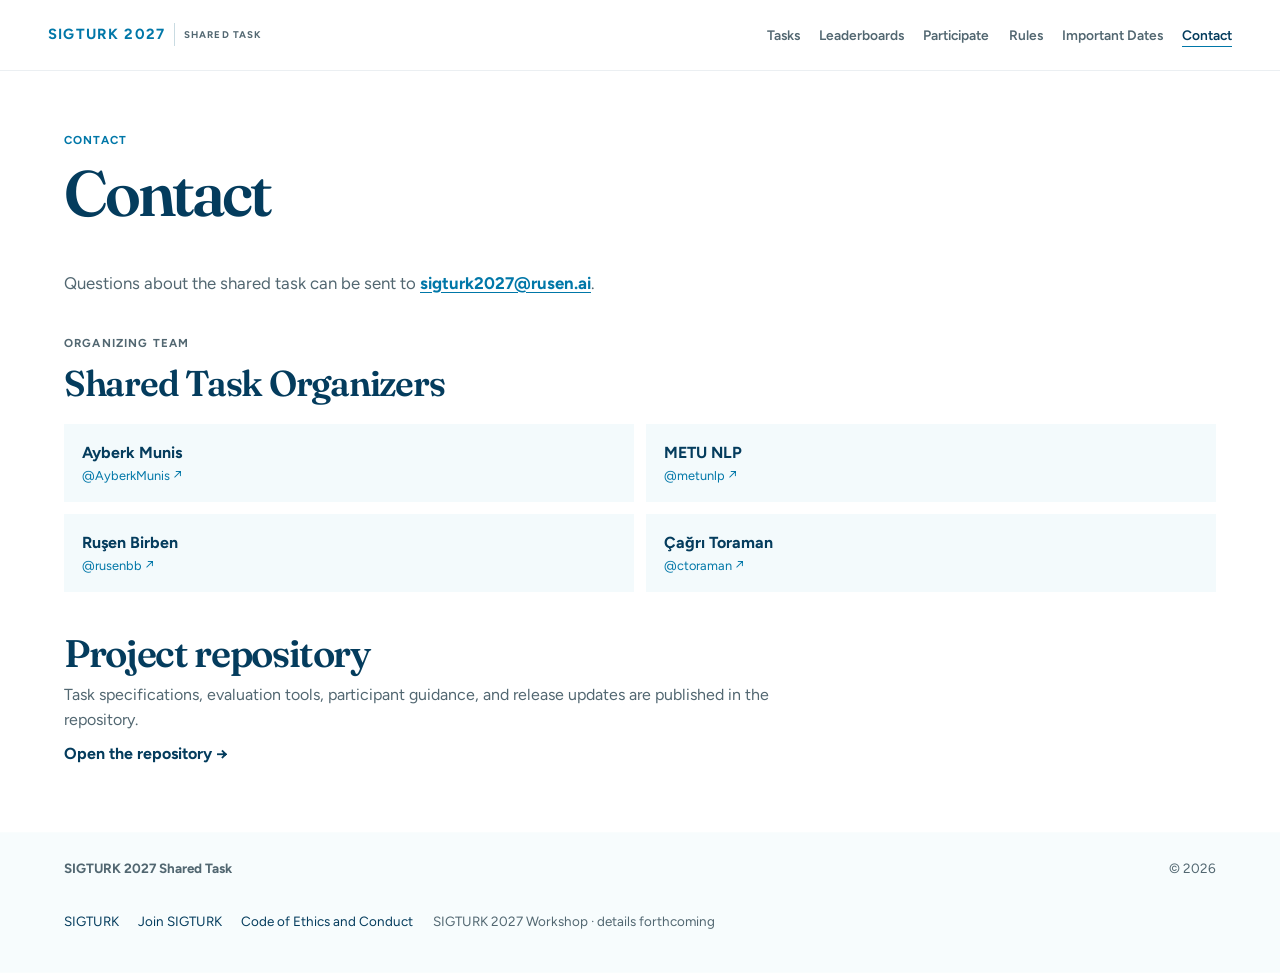
==== contact.html @ d5a358bc "Publish SIGTURK 2027 shared task website" ====
<!doctype html>
<html lang="en">
  <head>
    <meta charset="utf-8">
    <meta name="viewport" content="width=device-width,initial-scale=1">
    <title>Contact | SIGTURK 2027</title>
    <link rel="stylesheet" href="assets/styles.css">

  </head>
  <body>
    <header class="site-header">
      <a class="brand" href="index.html" aria-label="SIGTURK 2027 home"><span class="brand-wordmark">SIGTURK <span>2027</span></span><span class="brand-divider" aria-hidden="true"></span><span class="brand-tag">SHARED TASK</span></a>
      <button class="menu-button" type="button" aria-expanded="false" aria-controls="site-nav"><span class="sr-only">Toggle navigation</span><span></span><span></span></button>
      <nav id="site-nav"><a href="tasks.html">Tasks</a><a href="leaderboards.html">Leaderboards</a><a href="rules.html">Rules</a><a href="dates.html">Important Dates</a><a aria-current="page" href="contact.html">Contact</a></nav>
    </header>
    <main class="subpage contact-page">
      <header class="subpage-hero"><p class="kicker">CONTACT</p><h1>Contact</h1><p>Questions about the shared task can be sent to <a class="inline-email" href="mailto:sigturk2027@rusen.ai">sigturk2027@rusen.ai</a>.</p></header>
      <section class="page-section contact-panel">
        <p class="section-label">ORGANIZING TEAM</p>
        <h2>Shared Task Organizers</h2>
        <ul class="organizer-list">
          <li><div><strong>Ayberk Munis</strong><a href="https://github.com/AyberkMunis">@AyberkMunis ↗</a></div></li>
          <li><div><strong>METU NLP</strong><a href="https://github.com/metunlp">@metunlp ↗</a></div></li>
          <li><div><strong>Ruşen Birben</strong><a href="https://github.com/rusenbb">@rusenbb ↗</a></div></li>
          <li><div><strong>Çağrı Toraman</strong><a href="https://github.com/ctoraman">@ctoraman ↗</a></div></li>
        </ul>
        <div class="repository-note"><h2>Project repository</h2><p>Task specifications, evaluation tools, participant guidance, and release updates are published in the repository.</p><a href="https://github.com/SIGTURK2027/sigturk2027.github.io">Open the repository →</a></div>
      </section>
    </main>
    <footer class="site-footer"><p>SIGTURK 2027 Shared Task</p><p>© <span id="year"></span></p></footer>
    <script src="assets/script.js"></script>
  </body>
</html>
---- assets/styles.css ----
:root{--blue:#0077a8;--deep:#043c5d;--pale:#eef8fb;--ink:#1f333d;--muted:#526771;--line:#c9dbe2;--paper:#fff;--warm:#a9581c;--display:"Fraunces",Georgia,serif;--body:"Figtree",sans-serif;--width:72rem;--gutter:clamp(1.25rem,4vw,3rem)}*{box-sizing:border-box}html{scroll-behavior:smooth}body{margin:0;color:var(--ink);background:var(--paper);font:16px/1.6 var(--body)}a{color:inherit}h1,h2,h3,p{margin-top:0}h1,h2,h3{font-family:var(--display);font-weight:600}.skip-link{position:fixed;z-index:20;top:-100px;left:1rem;padding:.65rem .9rem;background:var(--deep);color:#fff}.skip-link:focus{top:1rem}.sr-only{position:absolute;width:1px;height:1px;overflow:hidden;clip:rect(0,0,0,0);white-space:nowrap}
.site-header{position:sticky;z-index:10;top:0;display:flex;align-items:center;justify-content:space-between;min-height:4.35rem;padding:0 var(--gutter);border-bottom:1px solid var(--line);background:rgba(255,255,255,.96);backdrop-filter:blur(10px)}.brand{color:var(--deep);font-size:.92rem;font-weight:700;letter-spacing:.08em;text-decoration:none}.brand span{color:var(--blue)}.site-header nav{display:flex;align-items:center;gap:1.2rem;font-size:.86rem;font-weight:600}.site-header nav a{color:var(--muted);text-decoration:none}.site-header nav a:hover,.site-header nav a:focus-visible{color:var(--blue);text-decoration:underline;text-underline-offset:.25rem}.site-header .language-link{padding:.25rem .55rem;border:1px solid var(--line);color:var(--deep)}.menu-button{display:none;border:0;background:transparent;color:var(--deep)}
.brand{display:inline-flex;align-items:center;gap:.55rem;flex:0 0 auto}.brand-mark{display:block;width:3.15rem;height:2.55rem;object-fit:contain}.brand-wordmark{white-space:nowrap}.brand-divider{width:1px;height:1.45rem;background:var(--line)}.brand-tag{color:var(--warm);font-size:.61rem;font-weight:700;letter-spacing:.12em;white-space:nowrap}@media(max-width:760px){.brand{gap:.4rem}.brand-mark{width:2.6rem;height:2.1rem}.brand-divider{height:1.2rem}.brand-tag{font-size:.52rem;letter-spacing:.1em}}
.hero{display:grid;grid-template-columns:minmax(0,1.5fr) minmax(17rem,.72fr);gap:clamp(2.5rem,7vw,7rem);width:min(var(--width),calc(100% - var(--gutter)*2));margin:0 auto;padding:clamp(4rem,9vw,8rem) 0 clamp(3.5rem,7vw,6rem);border-bottom:3px solid var(--blue)}.kicker,.section-label,.eyebrow{margin-bottom:.8rem;color:var(--blue);font-size:.71rem;font-weight:700;letter-spacing:.13em}.hero h1{max-width:47rem;margin-bottom:1.25rem;color:var(--deep);font-size:clamp(2.8rem,5.5vw,5.1rem);line-height:1.03;letter-spacing:-.05em}.intro-copy,.section-intro{max-width:55rem;color:var(--muted);font-size:1.06rem}.hero-actions{display:flex;flex-wrap:wrap;gap:.7rem;margin-top:1.7rem}.button{display:inline-flex;align-items:center;gap:.45rem;padding:.65rem 1rem;border:1px solid var(--deep);font-size:.9rem;font-weight:700;text-decoration:none}.button.primary{background:var(--deep);color:#fff}.button.secondary{color:var(--deep)}.button:hover,.button:focus-visible{border-color:var(--blue);background:var(--blue);color:#fff}.milestone-card{align-self:end;padding:1.35rem;border:1px solid var(--line);border-top:4px solid var(--blue);background:var(--pale)}.milestone-card .eyebrow{margin-bottom:.5rem}.milestone-date{display:flex;align-items:baseline;gap:.45rem;margin-bottom:.25rem;color:var(--deep);font:600 3rem/1 var(--display)}.milestone-date span{font:600 1rem var(--body)}.milestone-card h2{margin:.8rem 0 .25rem;color:var(--deep);font-size:1.35rem}.milestone-card p:not(.eyebrow):not(.milestone-date){color:var(--muted);font-size:.9rem}.milestone-card a{color:var(--blue);font-size:.88rem;font-weight:700}
.page-layout{display:grid;grid-template-columns:10.75rem minmax(0,1fr);gap:clamp(2rem,6vw,6rem);width:min(var(--width),calc(100% - var(--gutter)*2));margin:0 auto}.section-rail{position:sticky;top:6.4rem;align-self:start;padding-top:3.65rem}.section-rail>p{margin-bottom:.75rem;color:var(--muted);font-size:.66rem;font-weight:700;letter-spacing:.12em}.section-rail nav{display:grid;border-left:1px solid var(--line)}.section-rail a{padding:.32rem 0 .32rem .8rem;border-left:2px solid transparent;color:var(--muted);font-size:.8rem;text-decoration:none;transform:translateX(-1px)}.section-rail a:hover,.section-rail a:focus-visible,.section-rail a.is-active{border-left-color:var(--blue);color:var(--deep);font-weight:700}.content-sections{min-width:0}.page-section{padding:4.1rem 0;scroll-margin-top:5.2rem}.page-section+.page-section{border-top:1px solid var(--line)}.page-section h2{margin-bottom:.8rem;color:var(--deep);font-size:clamp(2rem,3.6vw,3rem);line-height:1.14;letter-spacing:-.04em}.section-intro a{color:var(--blue)}.taxonomy-list{max-width:57rem;margin:2rem 0 0;border-top:1px solid var(--line)}.taxonomy-list div{display:grid;grid-template-columns:9rem 1fr;gap:1.5rem;padding:1rem 0;border-bottom:1px solid var(--line)}.taxonomy-list dt{color:var(--deep);font-weight:700}.taxonomy-list dd{margin:0;color:var(--muted)}
.task-grid{display:grid;grid-template-columns:repeat(2,minmax(0,1fr));gap:1rem;margin-top:2rem}.task-card{min-height:19rem;padding:1.35rem;border:1px solid var(--line);border-top:4px solid var(--blue);background:linear-gradient(145deg,#fff 55%,var(--pale))}.task-card>p:first-child{margin-bottom:.45rem;color:var(--blue);font-size:.72rem;font-weight:700;letter-spacing:.1em}.task-card h3{margin-bottom:.3rem;color:var(--deep);font-size:1.45rem;line-height:1.16}.task-card>span{color:var(--muted);font-size:.76rem;font-weight:700;text-transform:uppercase;letter-spacing:.04em}.task-card ul{margin:1.1rem 0;padding:0;list-style:none;color:var(--ink);font-size:.9rem}.task-card li{padding:.18rem 0;border-bottom:1px solid var(--line)}.task-card>p:last-child{margin:0;color:var(--muted);font-size:.9rem}.scope-note{margin:1.1rem 0 0;padding:1rem 1.1rem;border-left:3px solid var(--warm);background:#fff7ed;color:var(--muted);font-size:.92rem}.scope-note strong{color:var(--deep)}.language-list{display:grid;grid-template-columns:repeat(5,minmax(0,1fr));gap:.65rem;margin:1.5rem 0 0;padding:0;list-style:none}.language-list li{display:grid;gap:.1rem;padding:.75rem .85rem;border:1px solid var(--line);color:var(--deep);font-weight:600}.language-list small{color:var(--muted);font-size:.7rem;font-weight:500;line-height:1.35}.leaderboard-layout{display:grid;grid-template-columns:1.15fr .85fr;gap:1.25rem;margin-top:2rem}.leaderboard-copy{padding:1.4rem;border:1px solid var(--line);background:var(--pale)}.leaderboard-copy h3{margin-bottom:.4rem;color:var(--deep);font-size:1.45rem}.leaderboard-copy p{color:var(--muted);font-size:.94rem}.leaderboard-copy .pending{margin:1.1rem 0 0;padding-top:1rem;border-top:1px solid var(--line)}.pending strong{color:var(--deep)}.size-bands{display:grid;grid-template-columns:repeat(2,minmax(0,1fr));gap:.65rem;margin:0;padding:0;list-style:none}.size-bands li{display:grid;align-content:space-between;min-height:7.5rem;padding:1rem;border:1px solid var(--line)}.size-bands span{color:var(--muted);font-size:.75rem;font-weight:700;letter-spacing:.08em;text-transform:uppercase}.size-bands strong{color:var(--deep);font:600 2rem/1 var(--display)}
.rule-list{margin-top:1.7rem;border-top:1px solid var(--line)}.rule-list article{display:grid;grid-template-columns:3.5rem 1fr;gap:1rem;padding:1.2rem 0;border-bottom:1px solid var(--line)}.rule-list span{color:var(--blue);font-size:.75rem;font-weight:700;letter-spacing:.08em}.rule-list h3{margin-bottom:.25rem;color:var(--deep);font-size:1.25rem}.rule-list p{margin:0;color:var(--muted);font-size:.95rem}.plain-list{max-width:57rem;margin:1.25rem 0 0;padding-left:1.25rem;color:var(--muted)}.plain-list li+li{margin-top:.65rem}.timeline{margin:1.7rem 0 0;padding:0;list-style:none}.timeline li{display:grid;grid-template-columns:8.5rem 1fr;gap:1.5rem;padding:0 0 2rem}.timeline li+li{padding-top:2rem;border-top:1px solid var(--line)}.timeline time{display:grid;align-content:start;color:var(--deep)}.timeline time strong{font:600 3rem/.85 var(--display)}.timeline time span{margin-top:.45rem;font-size:.78rem;font-weight:700;letter-spacing:.08em;text-transform:uppercase}.timeline-state{margin-bottom:.35rem;color:var(--blue);font-size:.7rem;font-weight:700;letter-spacing:.1em;text-transform:uppercase}.timeline h3{margin-bottom:.25rem;color:var(--deep);font-size:1.45rem}.timeline div>p:last-child{margin:0;color:var(--muted)}.contact-section{padding-bottom:5.5rem}.site-footer{display:flex;justify-content:space-between;width:min(var(--width),calc(100% - var(--gutter)*2));margin:0 auto;padding:1.6rem 0 2.5rem;border-top:1px solid var(--line);color:var(--muted);font-size:.84rem}.site-footer p{margin:0}
@media(max-width:760px){.menu-button{position:relative;z-index:11;display:grid;gap:.3rem;width:2.3rem;height:2.3rem;place-content:center;border:1px solid var(--line);border-radius:50%}.menu-button span:not(.sr-only){display:block;width:.9rem;height:1px;background:currentColor}.site-header nav{position:absolute;top:4.35rem;right:0;left:0;display:grid;gap:0;border-bottom:1px solid var(--line);background:var(--paper);opacity:0;pointer-events:none;transform:translateY(-.4rem);transition:opacity .15s ease,transform .15s ease}.site-header nav.is-open{opacity:1;pointer-events:auto;transform:translateY(0)}.site-header nav a{padding:.85rem var(--gutter);border-top:1px solid var(--line)}.site-header .language-link{border-width:1px 0 0}.hero{grid-template-columns:1fr;gap:2rem}.milestone-card{max-width:29rem}.page-layout{display:block}.section-rail{position:static;padding:1.1rem 0;border-bottom:1px solid var(--line)}.section-rail>p{display:none}.section-rail nav{display:flex;gap:.25rem;overflow-x:auto;border:0}.section-rail a{flex:0 0 auto;padding:.3rem .65rem;border:1px solid var(--line);font-size:.75rem}.section-rail a.is-active{border-color:var(--blue);background:var(--pale)}.task-grid,.leaderboard-layout{grid-template-columns:1fr}.task-card{min-height:0}.language-list{grid-template-columns:repeat(2,minmax(0,1fr))}.timeline li{grid-template-columns:5.4rem 1fr;gap:1rem}.timeline time strong{font-size:2.35rem}}@media(max-width:430px){.language-list{grid-template-columns:1fr}.hero-actions{display:grid}.button{justify-content:center}.page-section{padding:3.1rem 0}.timeline li{grid-template-columns:1fr;gap:.75rem}.timeline li+li{padding-top:1.5rem}.timeline time{display:flex;align-items:baseline;gap:.5rem}.timeline time strong{font-size:2.2rem}.timeline time span{margin:0}.site-footer{padding-bottom:2rem}}@media(prefers-reduced-motion:reduce){html{scroll-behavior:auto}*{transition-duration:.01ms!important}}

.site-header nav a[aria-current="page"]{color:var(--deep);text-decoration:underline;text-decoration-color:var(--blue);text-underline-offset:.35rem}.home-section,.subpage{width:min(var(--width),calc(100% - var(--gutter)*2));margin:0 auto}.home-section{padding:4.5rem 0;border-bottom:1px solid var(--line)}.home-section h2,.subpage-hero h1{color:var(--deep);font-size:clamp(2.2rem,4vw,3.5rem);line-height:1.1;letter-spacing:-.04em}.track-overview{display:grid;grid-template-columns:repeat(2,minmax(0,1fr));gap:1rem;margin-top:2rem}.track-card{display:block;min-height:15rem;padding:1.5rem;border:1px solid var(--line);border-top:4px solid var(--blue);background:var(--pale);text-decoration:none}.track-card.vision{border-top-color:var(--warm);background:#fff7ed}.track-card>span,.leaderboard-kicker{color:var(--blue);font-size:.72rem;font-weight:700;letter-spacing:.11em}.track-card.vision>span,.vision-track .track-heading>p,.vision-track .task-detail h3>span,.vision-leaderboard .leaderboard-kicker{color:var(--warm)}.track-card h3{margin:.8rem 0 .45rem;color:var(--deep);font-size:1.8rem}.track-card p{color:var(--muted)}.track-card strong{color:var(--deep);font-size:.88rem}.subpage{min-height:70vh}.subpage-hero{max-width:58rem;padding:5rem 0 3.5rem;border-bottom:3px solid var(--blue)}.subpage-hero>p:last-child{max-width:50rem;color:var(--muted);font-size:1.08rem}.track-section{padding:4rem 0;scroll-margin-top:5rem}.track-section+.track-section{border-top:1px solid var(--line)}.track-heading{display:grid;grid-template-columns:8rem 1fr;gap:1.5rem;padding:1.25rem;border-left:4px solid var(--blue);background:var(--pale)}.vision-track .track-heading{border-left-color:var(--warm);background:#fff7ed}.track-heading>p{color:var(--blue);font-size:.7rem;font-weight:700;letter-spacing:.11em}.track-heading h2{margin-bottom:.2rem;color:var(--deep);font-size:2rem}.track-heading div p{margin:0;color:var(--muted)}.task-detail{margin:2.5rem 0 0}.task-detail h3{color:var(--deep);font-size:1.65rem}.task-detail h3>span{margin-right:.6rem;color:var(--blue);font:700 .75rem var(--body);letter-spacing:.08em}.task-detail>p{color:var(--muted)}.vision-leaderboard{display:grid;grid-template-columns:9rem 1fr;gap:1.25rem;margin-top:1rem;padding:1.5rem;border:1px solid #edd8c7;border-left:4px solid var(--warm);background:#fff7ed}.vision-leaderboard h2{margin-bottom:.3rem;color:var(--deep)}.vision-leaderboard p{margin-bottom:0;color:var(--muted)}.contact-panel{max-width:48rem}.contact-panel>p{color:var(--muted)}
.example-carousel{margin-top:1.3rem;border:1px solid var(--line);border-left:3px solid var(--blue);background:#f8fbfc;outline:none}.vision-track .example-carousel{border-left-color:var(--warm);background:#fffaf4}.example-toolbar{display:flex;align-items:center;justify-content:space-between;padding:.75rem 1.1rem;border-bottom:1px solid var(--line)}.example-note{margin:0;color:var(--muted);font-size:.72rem;font-weight:700;text-transform:uppercase;letter-spacing:.06em}.example-controls{display:flex;align-items:center;gap:.5rem}.example-controls button{display:grid;width:2rem;height:2rem;place-items:center;border:1px solid var(--line);border-radius:50%;background:#fff;color:var(--deep);cursor:pointer}.example-counter{min-width:3rem;color:var(--muted);font-size:.76rem;text-align:center}.example-slide{padding:1.25rem}.example-slide[hidden]{display:none}.example-label{color:var(--blue);font-size:.7rem;font-weight:700;letter-spacing:.08em;text-transform:uppercase}.question-tr{font-weight:600}.translation{color:var(--muted);font-size:.85rem;font-style:italic}.passage,.parallel-example div{padding:.8rem;border:1px solid var(--line);background:#fff;color:var(--muted)}.parallel-example{display:grid;gap:.45rem;margin-bottom:.8rem}.options{display:grid;grid-template-columns:repeat(2,minmax(0,1fr));gap:.3rem 2rem;color:var(--muted)}.answer{padding-top:.75rem;border-top:1px solid var(--line);color:var(--muted)}.answer strong,.source-link strong{color:var(--deep)}.source-link{overflow-wrap:anywhere;color:var(--muted);font-size:.78rem}.source-link a{color:var(--blue)}.example-figure{display:grid;grid-template-columns:minmax(9rem,14rem) 1fr;gap:1rem;align-items:center}.example-figure img{width:100%;height:13rem;object-fit:contain;background:#fff}.example-figure figcaption{color:var(--muted);font-size:.78rem}
@media(max-width:760px){.track-overview{grid-template-columns:1fr}.track-heading,.vision-leaderboard{grid-template-columns:1fr;gap:.35rem}.subpage-hero{padding:3.5rem 0 2.5rem}.options{grid-template-columns:1fr}.example-figure{grid-template-columns:1fr}.example-figure img{height:14rem}}
.participation-steps,.update-list{margin:0;padding:0;list-style:none}.participation-steps{border-top:1px solid var(--line)}.participation-steps li{display:grid;grid-template-columns:4rem 1fr;gap:1rem;padding:1.4rem 0;border-bottom:1px solid var(--line)}.participation-steps li>span{color:var(--blue);font-size:.75rem;font-weight:700}.participation-steps h2{font-size:1.4rem}.participation-steps p{margin:0;color:var(--muted)}.pending-note{margin-top:1.5rem;padding:1rem 0;border-top:2px solid var(--blue);border-bottom:1px solid var(--line);color:var(--muted)}.update-list{margin:1.5rem 0}.update-list li{display:grid;grid-template-columns:11rem 1fr;gap:1rem;padding:.8rem 0;border-top:1px solid var(--line)}.update-list time{color:var(--blue);font-size:.78rem;font-weight:700}.text-link{color:var(--deep);font-weight:700}.schedule-phase+.schedule-phase{border-top:3px solid var(--deep)}.timeline time.tba strong{font:700 .78rem var(--body);letter-spacing:.06em;text-transform:uppercase}.footer-meta{display:flex;justify-content:space-between;gap:1rem;width:100%}.footer-links{display:flex;flex-wrap:wrap;gap:.45rem 1.2rem;width:100%;margin-top:1rem;padding-top:1rem;border-top:1px solid var(--line)}.footer-links a{color:var(--deep);text-decoration:none}.footer-links a:hover{text-decoration:underline}.footer-links span{color:var(--muted)}.site-footer{display:block}
@media(max-width:760px){.participation-steps li,.update-list li{grid-template-columns:1fr;gap:.25rem}.footer-meta{display:grid}}

/* Editorial component layer */
.hero{border-bottom:1px solid var(--line)}
.milestone-card{padding:1.25rem 0;border:0;border-top:3px solid var(--blue);border-bottom:1px solid var(--line);background:transparent}
.milestone-card h2{font-size:1.25rem}
.home-section{padding:3.75rem 0}
.home-section h2{font-size:clamp(1.9rem,3vw,2.65rem)}
.section-heading{display:grid;grid-template-columns:9rem minmax(0,1fr);column-gap:1.5rem;align-items:start;margin-bottom:1.75rem}
.section-heading .section-label{grid-row:1 / span 2;margin-top:.35rem}
.section-heading h2{margin-bottom:.35rem}
.section-heading>p:last-child{grid-column:2;margin-bottom:0;color:var(--muted)}
.track-index{border-top:1px solid var(--deep)}
.track-row{display:grid;grid-template-columns:4rem minmax(0,1fr) auto;gap:1.5rem;align-items:center;padding:1.55rem 0;border-bottom:1px solid var(--line)}
.track-number{margin:0;color:var(--blue);font-size:.76rem;font-weight:700;letter-spacing:.08em}
.track-row.vision .track-number,.track-row.vision .track-type{color:var(--warm)}
.track-type{margin-bottom:.25rem;color:var(--blue);font-size:.7rem;font-weight:700;letter-spacing:.11em}
.track-row h3{margin-bottom:.25rem;color:var(--deep);font-size:1.55rem}
.track-row div>p:last-child{max-width:48rem;margin:0;color:var(--muted)}
.track-row>a{display:inline-flex;gap:.55rem;align-items:center;color:var(--deep);font-size:.85rem;font-weight:700;text-decoration:none}
.track-row>a span{transition:transform .15s ease}
.track-row>a:hover span,.track-row>a:focus-visible span{transform:translateX(.25rem)}
.subpage-hero{max-width:52rem;padding:4rem 0 2.75rem;border-bottom:1px solid var(--line)}
.subpage-hero h1{font-size:clamp(2.5rem,4vw,3.4rem)}
.track-section{padding:3.5rem 0}
.track-heading{grid-template-columns:8rem 1fr;padding:1.1rem 0;border:0;border-top:3px solid var(--blue);border-bottom:1px solid var(--line);background:transparent}
.vision-track .track-heading{border-left:0;border-top-color:var(--warm);background:transparent}
.task-detail{margin-top:2.75rem}
.leaderboard-section{padding:3.75rem 0;border-bottom:1px solid var(--line)}
.leaderboard-section>header{display:grid;grid-template-columns:4rem minmax(0,1fr);gap:1.5rem;max-width:58rem}
.leaderboard-index{margin:0;color:var(--blue);font-size:.76rem;font-weight:700;letter-spacing:.08em}
.leaderboard-section.vision .leaderboard-index,.leaderboard-section.vision .leaderboard-kicker{color:var(--warm)}
.leaderboard-section h2{margin:.25rem 0 .45rem;color:var(--deep);font-size:clamp(1.9rem,3vw,2.6rem)}
.leaderboard-section header div>p:last-child{color:var(--muted)}
.model-table{width:calc(100% - 5.5rem);margin:1.75rem 0 0 5.5rem;border-collapse:collapse;text-align:left}
.model-table th,.model-table td{padding:.75rem .25rem;border-bottom:1px solid var(--line)}
.model-table th{color:var(--muted);font-size:.7rem;letter-spacing:.08em;text-transform:uppercase}
.model-table td:first-child{color:var(--deep);font-weight:700}
.model-table td:last-child{font-family:var(--display);font-size:1.2rem}
.inline-note{max-width:52rem;margin:1.5rem 0 0 5.5rem;padding-top:1rem;border-top:1px solid var(--line);color:var(--muted);font-size:.9rem}
.inline-note strong{color:var(--deep)}
.leaderboard-facts{max-width:52rem;margin:1.75rem 0 0 5.5rem;border-top:1px solid var(--line)}
.leaderboard-facts div{display:grid;grid-template-columns:10rem 1fr;gap:1rem;padding:.75rem 0;border-bottom:1px solid var(--line)}
.leaderboard-facts dt{color:var(--deep);font-weight:700}.leaderboard-facts dd{margin:0;color:var(--muted)}
.page-section h2,.rule-list h2,.participation-steps h2,.timeline h2{letter-spacing:-.02em}

@media(max-width:760px){
  .section-heading{grid-template-columns:1fr;gap:.25rem}.section-heading .section-label{grid-row:auto}.section-heading>p:last-child{grid-column:auto}
  .track-row{grid-template-columns:2rem minmax(0,1fr);gap:1rem}.track-row>a{grid-column:2;justify-self:start}
  .leaderboard-section>header{grid-template-columns:2rem minmax(0,1fr);gap:1rem}.model-table,.inline-note,.leaderboard-facts{width:100%;margin-left:0}
  .leaderboard-facts div{grid-template-columns:1fr;gap:.15rem}
}

/* Softer editorial rhythm: space and type carry hierarchy, not rules. */
.site-header{border-bottom:0;box-shadow:0 1px 0 rgba(4,60,93,.08)}
.hero{border-bottom:0}
.milestone-card{padding:1.5rem;border:0;background:var(--pale)}
.home-section{border-bottom:0}
.home-section+.home-section{padding-top:2rem}
.track-index{border-top:0}
.track-row{padding:1.75rem 0;border-bottom:0}
.track-row+.track-row{margin-top:.5rem}
.track-number{font:600 2.6rem/1 var(--display);color:rgba(0,119,168,.24)}
.track-row.vision .track-number{color:rgba(169,88,28,.26)}
.subpage-hero{border-bottom:0}
.track-heading{padding:1.35rem 0;border:0}
.track-heading>p{padding-top:.35rem}
.vision-track .track-heading{border:0}
.task-detail{margin-top:3.25rem}
.page-section+.page-section{border-top:0}
.leaderboard-section{border-bottom:0}
.leaderboard-section+.leaderboard-section{padding-top:2rem}
.leaderboard-index{font:600 3.5rem/1 var(--display);color:rgba(0,119,168,.22)}
.leaderboard-section.vision .leaderboard-index{color:rgba(169,88,28,.24)}
.model-table{border-collapse:separate;border-spacing:0 .5rem}
.model-table th{border:0;padding:.25rem .8rem}
.model-table td{padding:.85rem .8rem;border:0;background:var(--pale)}
.model-table td:first-child{border-radius:.2rem 0 0 .2rem}
.model-table td:last-child{border-radius:0 .2rem .2rem 0}
.leaderboard-facts{display:grid;grid-template-columns:repeat(2,minmax(0,1fr));gap:1rem;border-top:0}
.leaderboard-facts div{display:block;padding:1.1rem;border:0;background:#fff7ed}
.leaderboard-facts dt{margin-bottom:.25rem;color:var(--warm);font-size:.7rem;letter-spacing:.08em;text-transform:uppercase}
.rule-list{border-top:0}
.rule-list article{grid-template-columns:5rem 1fr;padding:1.6rem 0;border-bottom:0}
.rule-list article>span,.participation-steps li>span{font:600 2.5rem/1 var(--display);color:rgba(0,119,168,.24)}
.participation-steps{border-top:0}
.participation-steps li{grid-template-columns:5rem 1fr;padding:1.6rem 0;border-bottom:0}
.pending-note{padding:1.1rem 1.25rem;border:0;background:var(--pale)}
.update-list li{padding:1rem 0;border-top:0}
.update-list li+li{margin-top:.2rem}
.schedule-phase+.schedule-phase{border-top:0}
.timeline{display:grid;gap:1.5rem}
.timeline li,.timeline li+li{padding:0;border-top:0}
.timeline time{padding:.85rem;color:var(--deep);background:var(--pale)}
.taxonomy-list,.taxonomy-list div{border:0}
.language-list li{border:0;background:rgba(238,248,251,.7)}
.footer-links{border-top:0}
.site-footer{border-top:0;background:rgba(238,248,251,.45);box-shadow:0 0 0 100vmax rgba(238,248,251,.45);clip-path:inset(0 -100vmax)}
.example-carousel{border:0;border-left:3px solid var(--blue);background:#f5fafc}
.vision-track .example-carousel{border-left-color:var(--warm);background:#fff9f2}
.example-toolbar{border-bottom:0}

@media(max-width:760px){
  .track-row{grid-template-columns:3.25rem minmax(0,1fr)}
  .leaderboard-section>header{grid-template-columns:3.25rem minmax(0,1fr)}
  .leaderboard-facts{grid-template-columns:1fr}
  .rule-list article,.participation-steps li{grid-template-columns:3.25rem minmax(0,1fr)}
}

/* Compact schedule and contact */
.schedule-phase{padding:2.5rem 0}
.schedule-phase+.schedule-phase{padding-top:2rem}
.timeline{gap:.75rem;margin-top:1.1rem}
.timeline li,.timeline li+li{grid-template-columns:10rem minmax(0,1fr);gap:1.25rem;align-items:stretch;min-height:6.75rem;padding:0}
.timeline time{display:flex;min-height:6.75rem;padding:1rem 1.1rem;flex-direction:column;justify-content:center;align-items:flex-start;gap:.35rem;border-radius:.25rem}
.timeline time strong{font:600 2.5rem/.9 var(--display)}
.timeline time span{margin:0;font-size:.7rem;line-height:1.25}
.timeline li>div{display:flex;min-height:6.75rem;padding:.55rem 0;flex-direction:column;justify-content:center}
.timeline h2{margin-bottom:.25rem;font-size:1.4rem}
.date-pending{justify-content:center;align-items:flex-start}
.date-pending strong{font:700 1.32rem/1 var(--body);letter-spacing:.08em}
.contact-page .subpage-hero{padding-bottom:1.25rem}
.contact-page .page-section{padding-top:1.25rem}
.contact-page .subpage-hero>p:last-child{margin-bottom:0}
.inline-email{color:var(--blue);font-weight:700;text-underline-offset:.2rem}
.contact-panel{max-width:none}
.organizer-list{display:grid;grid-template-columns:repeat(2,minmax(0,1fr));gap:.75rem;margin:1.25rem 0 2.5rem;padding:0;list-style:none}
.organizer-list li{display:block;padding:1rem 1.1rem;background:rgba(238,248,251,.7)}
.organizer-list div{display:grid;min-width:0}.organizer-list strong{color:var(--deep)}.organizer-list a{overflow:hidden;color:var(--blue);font-size:.8rem;text-overflow:ellipsis;text-decoration:none;white-space:nowrap}.organizer-list a:hover{text-decoration:underline}
.repository-note{max-width:46rem}.repository-note h2{margin-bottom:.25rem;font-size:1.35rem}.repository-note p{margin-bottom:.5rem;color:var(--muted)}.repository-note a{color:var(--deep);font-weight:700;text-decoration:none}.repository-note a:hover{text-decoration:underline}
body:has(.schedule-phase) .subpage-hero{padding-bottom:1.25rem}
body:has(.schedule-phase) .subpage-hero + .schedule-phase{padding-top:.75rem}

/* Keep page introductions close to the content they introduce. */
.subpage-hero + .page-section{padding-top:1.25rem}
.subpage-hero + .leaderboard-section{padding-top:1.5rem}

/* Leaderboard indices align with the actual section heading, below the track label. */
.leaderboard-section>header{align-items:start}
.leaderboard-index{align-self:start;margin-top:1.9rem;transform:translateY(.35rem)}
@media(max-width:430px){.date-pending strong{font-size:1.08rem}}

/* Indexed heading contract: number, track label, title, and copy share one axis. */
.leaderboard-section{
  --indexed-number-col:clamp(3.25rem,6vw,4.5rem);
  --indexed-gap:clamp(1rem,2.4vw,1.5rem);
  --indexed-content-offset:calc(var(--indexed-number-col) + var(--indexed-gap));
}
.leaderboard-section > header.indexed-heading{
  display:grid;
  grid-template-columns:var(--indexed-number-col) minmax(0,1fr);
  column-gap:var(--indexed-gap);
  align-items:start;
}
.leaderboard-section > header.indexed-heading .leaderboard-index{
  grid-column:1;
  align-self:start;
  margin:1.414rem 0 0;
  transform:none;
}
.leaderboard-section > header.indexed-heading>div{grid-column:2;min-width:0}
.leaderboard-section > header.indexed-heading .leaderboard-kicker{margin:0 0 .55rem}
.leaderboard-section > header.indexed-heading h2{margin:0 0 .45rem}
.leaderboard-section > header.indexed-heading>div>p:last-child{margin:0;color:var(--muted)}
.leaderboard-section>.model-table,
.leaderboard-section>.inline-note,
.leaderboard-section>.leaderboard-facts{
  width:calc(100% - var(--indexed-content-offset));
  margin-left:var(--indexed-content-offset);
}
.leaderboard-section>.model-table{table-layout:fixed}
@media(max-width:760px){
  .leaderboard-section{
    --indexed-number-col:3rem;
    --indexed-gap:1rem;
  }
}

/* Shared typography scale */
:root{
  --type-display:clamp(2.7rem,5vw,4.8rem);
  --type-page:clamp(2.25rem,3.5vw,3.25rem);
  --type-section:clamp(1.9rem,2.8vw,2.45rem);
  --type-subhead:1.5rem;
  --type-body:1rem;
  --type-meta:.72rem;
}
body{font-size:var(--type-body);line-height:1.6}
h1,h2,h3{line-height:1.15;letter-spacing:-.025em}
.hero h1,.subpage-hero h1{font-size:var(--type-display);line-height:1.04;letter-spacing:-.05em}
.home-section h2,.page-section h2,.track-heading h2,.leaderboard-section h2,.rule-list h2,.participation-steps h2,.timeline h2,.contact-panel h2,.repository-note h2{font-size:var(--type-section);line-height:1.15;letter-spacing:-.035em}
.track-row h3,.track-card h3,.task-card h3,.task-detail h3,.leaderboard-copy h3,.rule-list h3,.timeline h3{font-size:var(--type-subhead);line-height:1.2;letter-spacing:-.02em}
.milestone-card h2{font-size:1.3rem;line-height:1.2}
.intro-copy,.section-intro,.subpage-hero>p:last-child{font-size:1.05rem;line-height:1.6}
.kicker,.section-label,.eyebrow,.track-type,.leaderboard-kicker,.example-label{font-size:var(--type-meta);line-height:1.2}
.task-detail h3>span{font-size:1.35rem;line-height:.9}
.timeline h2{margin-bottom:.3rem}
.repository-note h2{margin-bottom:.35rem}

@media(max-width:760px){
  .hero h1,.subpage-hero h1{font-size:clamp(2.35rem,10vw,3.2rem)}
  .home-section h2,.page-section h2,.track-heading h2,.leaderboard-section h2,.rule-list h2,.participation-steps h2,.timeline h2,.contact-panel h2,.repository-note h2{font-size:2rem}
  .track-row h3,.track-card h3,.task-card h3,.task-detail h3,.leaderboard-copy h3,.rule-list h3,.timeline h3{font-size:1.35rem}
}

/* Component contracts */
body .type-page-title{font-size:var(--type-display);line-height:1.04;letter-spacing:-.05em}
body .type-section-title{font-size:var(--type-section);line-height:1.15;letter-spacing:-.035em}
body .type-card-title{font-size:1.3rem;line-height:1.2;letter-spacing:-.02em}
body .type-subtitle{font-size:var(--type-subhead);line-height:1.2;letter-spacing:-.02em}
body .type-meta{font-size:var(--type-meta);line-height:1.2;letter-spacing:.1em}
.layout-step-row{display:grid;grid-template-columns:3rem minmax(0,1fr);gap:1rem;align-items:start}
.layout-step-row>span{margin-top:.15rem}
.layout-task-heading{display:flex;align-items:baseline;gap:.6rem}
.layout-task-heading>span{flex:0 0 2.5rem;margin:0}
@media(max-width:760px){
  .layout-step-row{grid-template-columns:3rem minmax(0,1fr)}
}

/* Section numbers are labels, not faded decoration. */
.track-number,.leaderboard-index,.rule-list article>span,.participation-steps li>span{font:600 2.2rem/.9 var(--display);color:var(--blue);letter-spacing:-.04em}
.track-row.vision .track-number,.leaderboard-section.vision .leaderboard-index{color:var(--warm)}
.leaderboard-section.vision .model-table td{background:rgba(169,88,28,.10)}
.brand .brand-tag{color:var(--muted)}
.paper-phase .section-label,.paper-phase .timeline time{color:var(--warm)}.paper-phase .timeline time{background:rgba(169,88,28,.10)}
.track-row{grid-template-columns:3rem minmax(0,1fr) auto;align-items:start}
.track-number{margin-top:1.15rem}
.leaderboard-section>header{grid-template-columns:3rem minmax(0,1fr);align-items:start}
.leaderboard-index{margin-top:1.9rem}
.rule-list article,.participation-steps li{grid-template-columns:3rem minmax(0,1fr);align-items:start}
.rule-list article>span,.participation-steps li>span{margin-top:.15rem}

@media(max-width:760px){
  .organizer-list{grid-template-columns:1fr}
  .timeline li,.timeline li+li{grid-template-columns:8rem minmax(0,1fr);gap:1rem}
  .track-row,.leaderboard-section>header,.rule-list article,.participation-steps li{grid-template-columns:3rem minmax(0,1fr)}
}
@media(max-width:430px){
  .timeline li,.timeline li+li{grid-template-columns:6.75rem minmax(0,1fr);gap:.85rem}
  .timeline time,.timeline li>div{min-height:6.25rem}
  .timeline time{padding:.8rem}.timeline time strong{font-size:2rem}.date-pending strong{font-size:1.35rem}.timeline h2{font-size:1.15rem}
}

/* Final scale and alignment adjustments */
.task-detail h3>span{display:inline-block;min-width:2.5rem;margin-right:.6rem;color:var(--blue);font:600 1.35rem/.9 var(--display);letter-spacing:-.02em;vertical-align:baseline}
.repository-note h2{margin-bottom:.35rem;color:var(--deep);font-size:clamp(1.9rem,3vw,2.6rem);line-height:1.14}
@media(max-width:430px){.date-pending strong{font-size:1.08rem}}
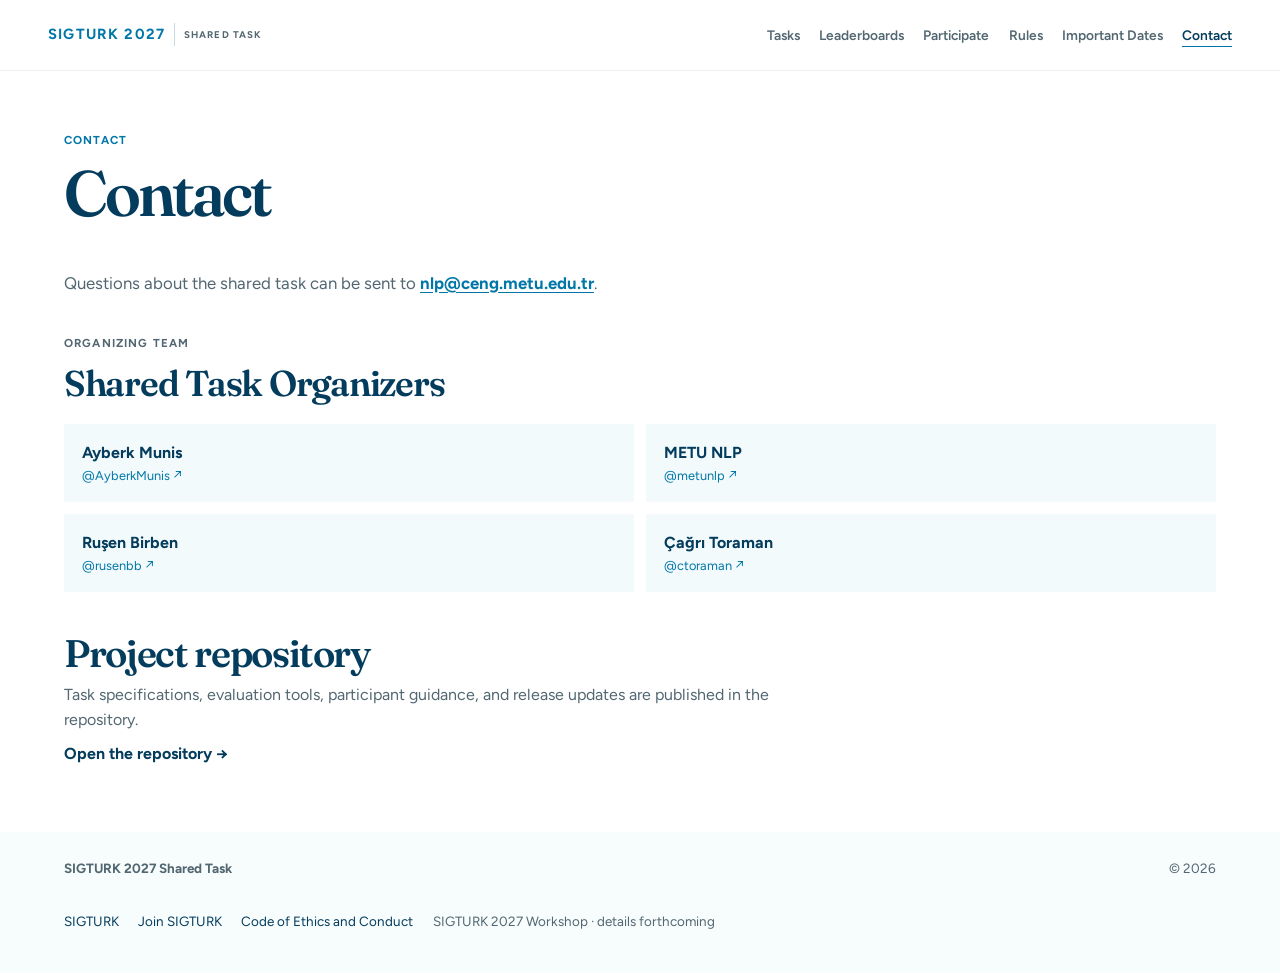
==== commit c148024f: "Update temporary contact email" ====
--- a/contact.html
+++ b/contact.html
@@ -14,7 +14,7 @@
       <nav id="site-nav"><a href="tasks.html">Tasks</a><a href="leaderboards.html">Leaderboards</a><a href="rules.html">Rules</a><a href="dates.html">Important Dates</a><a aria-current="page" href="contact.html">Contact</a></nav>
     </header>
     <main class="subpage contact-page">
-      <header class="subpage-hero"><p class="kicker">CONTACT</p><h1>Contact</h1><p>Questions about the shared task can be sent to <a class="inline-email" href="mailto:sigturk2027@rusen.ai">sigturk2027@rusen.ai</a>.</p></header>
+      <header class="subpage-hero"><p class="kicker">CONTACT</p><h1>Contact</h1><p>Questions about the shared task can be sent to <a class="inline-email" href="mailto:nlp@ceng.metu.edu.tr">nlp@ceng.metu.edu.tr</a>.</p></header>
       <section class="page-section contact-panel">
         <p class="section-label">ORGANIZING TEAM</p>
         <h2>Shared Task Organizers</h2>
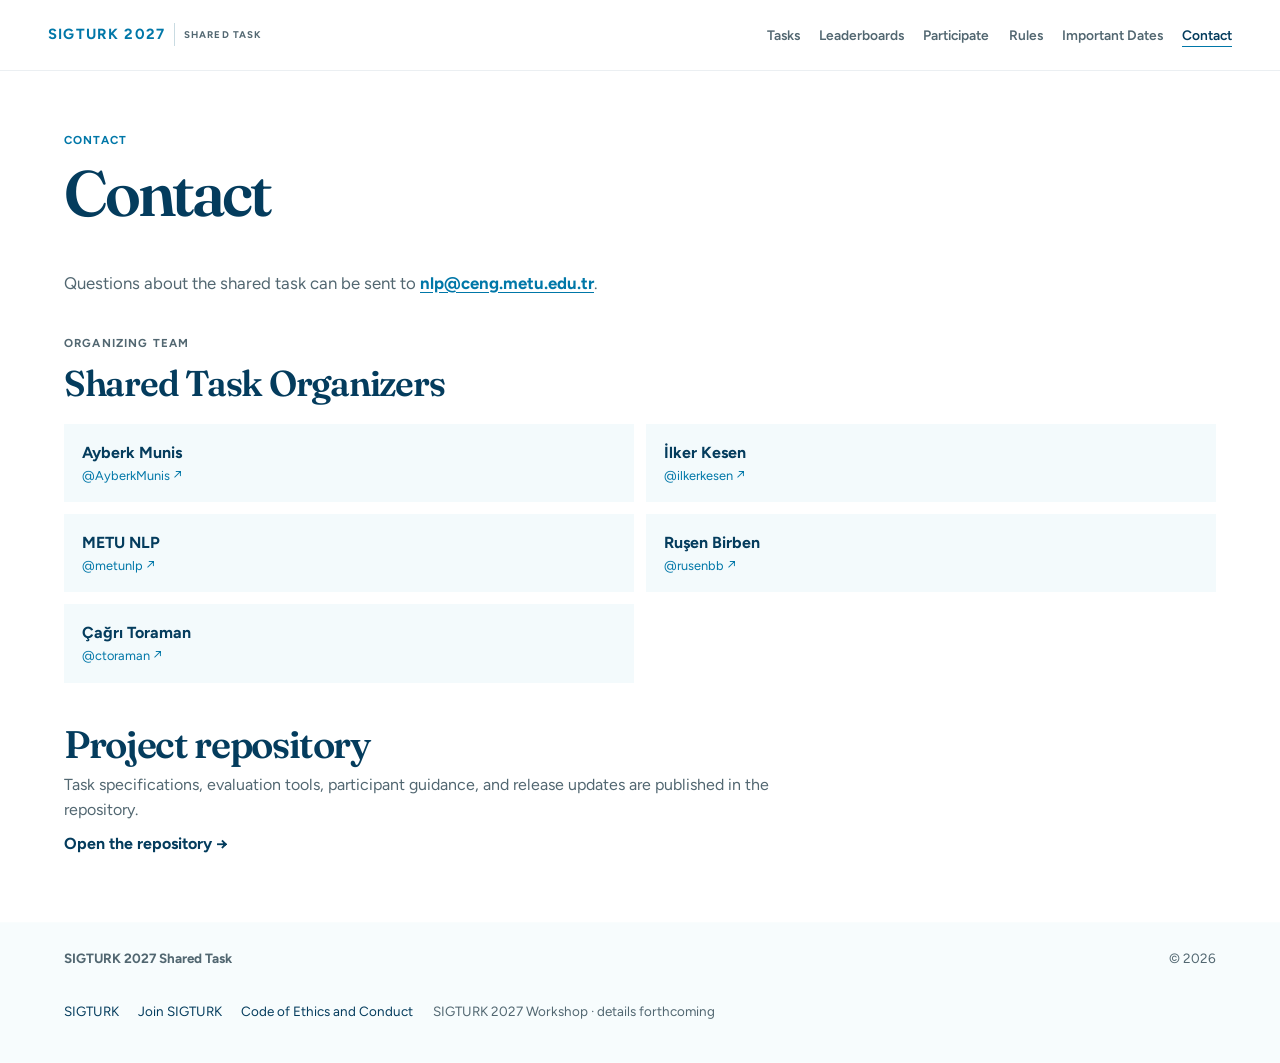
==== commit 4e48b46d: "Add İlker Kesen to shared task organizers" ====
--- a/contact.html
+++ b/contact.html
@@ -20,6 +20,7 @@
         <h2>Shared Task Organizers</h2>
         <ul class="organizer-list">
           <li><div><strong>Ayberk Munis</strong><a href="https://github.com/AyberkMunis">@AyberkMunis ↗</a></div></li>
+          <li><div><strong>İlker Kesen</strong><a href="https://github.com/ilkerkesen">@ilkerkesen ↗</a></div></li>
           <li><div><strong>METU NLP</strong><a href="https://github.com/metunlp">@metunlp ↗</a></div></li>
           <li><div><strong>Ruşen Birben</strong><a href="https://github.com/rusenbb">@rusenbb ↗</a></div></li>
           <li><div><strong>Çağrı Toraman</strong><a href="https://github.com/ctoraman">@ctoraman ↗</a></div></li>
